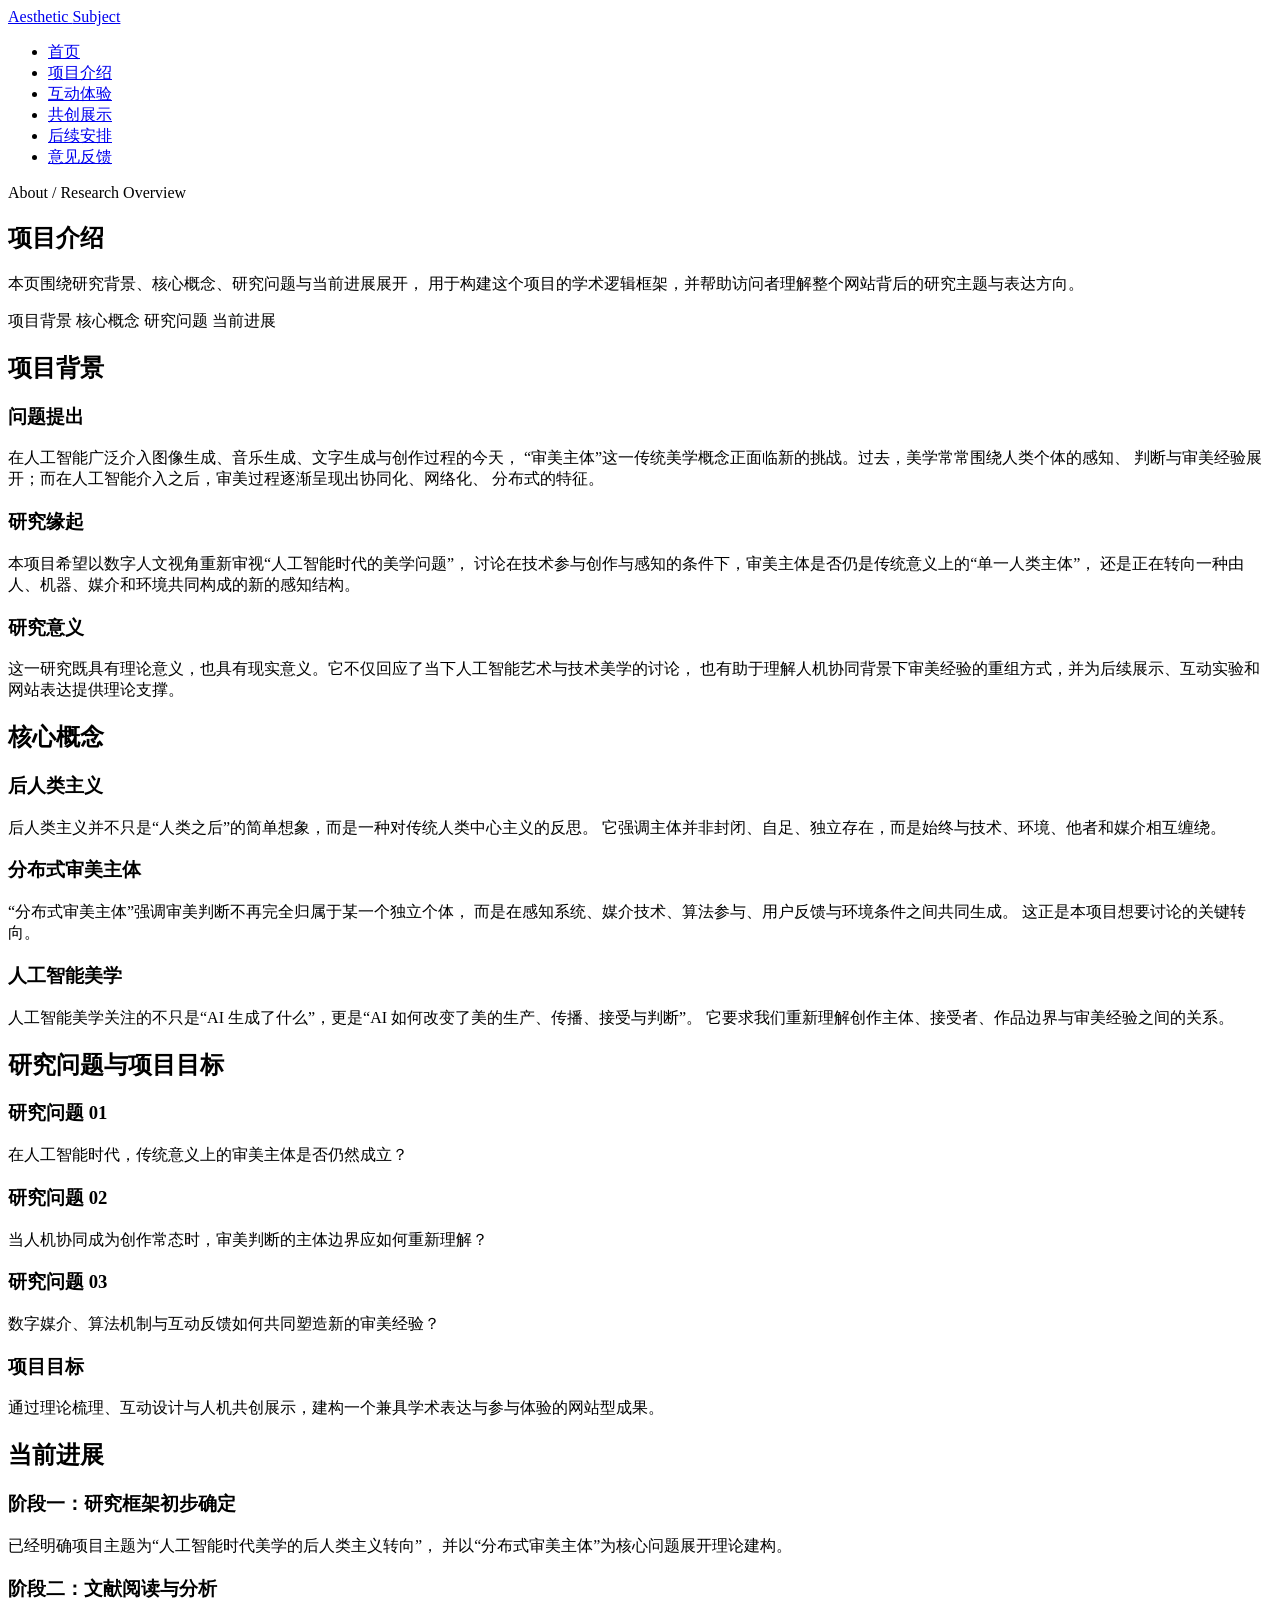
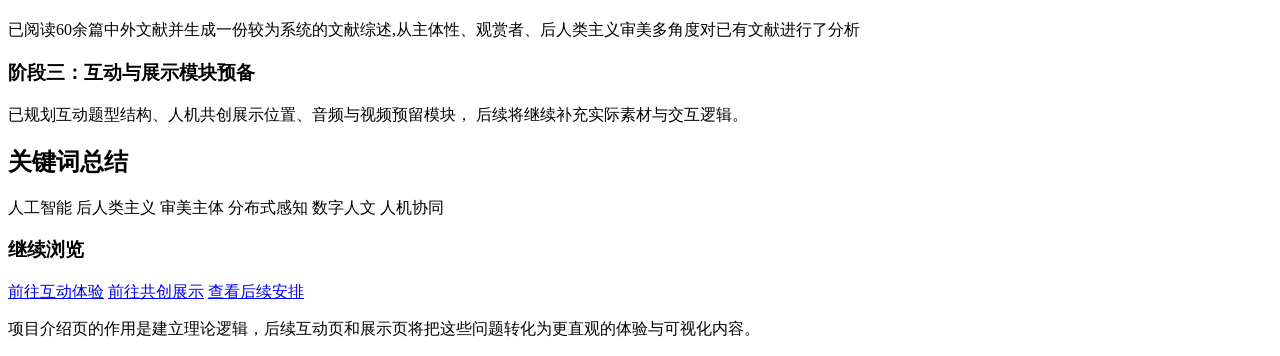
==== about.html @ 4cfb934f "Add files via upload" ====
<!DOCTYPE html>
<html lang="zh-CN">
<head>
  <meta charset="UTF-8" />
  <meta name="viewport" content="width=device-width, initial-scale=1.0" />
  <title>项目介绍 | 审美主体项目网站</title>
  <link rel="stylesheet" href="css/style.css" />
</head>
<body>
  <div class="page-shell">
    <header class="site-header">
      <div class="container navbar">
        <a href="index.html" class="logo">Aesthetic <span>Subject</span></a>
        <nav>
          <ul class="nav-links">
            <li><a href="index.html">首页</a></li>
            <li><a href="about.html">项目介绍</a></li>
            <li><a href="interactive.html">互动体验</a></li>
            <li><a href="showcase.html">共创展示</a></li>
            <li><a href="future-plan.html">后续安排</a></li>
            <li><a href="feedback.html">意见反馈</a></li>
          </ul>
        </nav>
      </div>
    </header>

    <main>
      <section class="page-hero hero">
        <div class="container">
          <div class="page-hero-card">
            <div class="eyebrow">About / Research Overview</div>
            <h1>项目介绍</h1>
            <p class="page-subtitle">
              本页围绕研究背景、核心概念、研究问题与当前进展展开，
              用于构建这个项目的学术逻辑框架，并帮助访问者理解整个网站背后的研究主题与表达方向。
            </p>

            <div class="hero-meta">
              <span class="meta-tag">项目背景</span>
              <span class="meta-tag">核心概念</span>
              <span class="meta-tag">研究问题</span>
              <span class="meta-tag">当前进展</span>
            </div>
          </div>
        </div>
      </section>

      <section class="section">
        <div class="container">
          <h2 class="section-title">项目背景</h2>
          <p class="section-desc">
           
          </p>

          <div class="section-grid">
            <article class="section-card">
              <h3>问题提出</h3>
              <p class="muted">
                在人工智能广泛介入图像生成、音乐生成、文字生成与创作过程的今天，
                “审美主体”这一传统美学概念正面临新的挑战。过去，美学常常围绕人类个体的感知、
                判断与审美经验展开；而在人工智能介入之后，审美过程逐渐呈现出协同化、网络化、
                分布式的特征。
              </p>
            </article>

            <article class="section-card">
              <h3>研究缘起</h3>
              <p class="muted">
                本项目希望以数字人文视角重新审视“人工智能时代的美学问题”，
                讨论在技术参与创作与感知的条件下，审美主体是否仍是传统意义上的“单一人类主体”，
                还是正在转向一种由人、机器、媒介和环境共同构成的新的感知结构。
              </p>
            </article>

            <article class="section-card">
              <h3>研究意义</h3>
              <p class="muted">
                这一研究既具有理论意义，也具有现实意义。它不仅回应了当下人工智能艺术与技术美学的讨论，
                也有助于理解人机协同背景下审美经验的重组方式，并为后续展示、互动实验和网站表达提供理论支撑。
              </p>
            </article>
          </div>
        </div>
      </section>

      <section class="section">
        <div class="container">
          <h2 class="section-title">核心概念</h2>
          <p class="section-desc">
            
          </p>

          <div class="section-grid">
            <article class="section-card">
              <h3>后人类主义</h3>
              <p class="muted">
                后人类主义并不只是“人类之后”的简单想象，而是一种对传统人类中心主义的反思。
                它强调主体并非封闭、自足、独立存在，而是始终与技术、环境、他者和媒介相互缠绕。
              </p>
            </article>

            <article class="section-card">
              <h3>分布式审美主体</h3>
              <p class="muted">
                “分布式审美主体”强调审美判断不再完全归属于某一个独立个体，
                而是在感知系统、媒介技术、算法参与、用户反馈与环境条件之间共同生成。
                这正是本项目想要讨论的关键转向。
              </p>
            </article>

            <article class="section-card">
              <h3>人工智能美学</h3>
              <p class="muted">
                人工智能美学关注的不只是“AI 生成了什么”，更是“AI 如何改变了美的生产、传播、接受与判断”。
                它要求我们重新理解创作主体、接受者、作品边界与审美经验之间的关系。
              </p>
            </article>
          </div>
        </div>
      </section>

      <section class="section">
        <div class="container">
          <h2 class="section-title">研究问题与项目目标</h2>
          <p class="section-desc">
            
          </p>

          <div class="info-panel-grid">
            <article class="info-panel">
              <h3>研究问题 01</h3>
              <p class="muted">
                在人工智能时代，传统意义上的审美主体是否仍然成立？
              </p>
            </article>

            <article class="info-panel">
              <h3>研究问题 02</h3>
              <p class="muted">
                当人机协同成为创作常态时，审美判断的主体边界应如何重新理解？
              </p>
            </article>

            <article class="info-panel">
              <h3>研究问题 03</h3>
              <p class="muted">
                数字媒介、算法机制与互动反馈如何共同塑造新的审美经验？
              </p>
            </article>

            <article class="info-panel">
              <h3>项目目标</h3>
              <p class="muted">
                通过理论梳理、互动设计与人机共创展示，建构一个兼具学术表达与参与体验的网站型成果。
              </p>
            </article>
          </div>
        </div>
      </section>

      <section class="section">
        <div class="container">
          <h2 class="section-title">当前进展</h2>
          <p class="section-desc">
            
          </p>

          <div class="section-grid">
            <article class="section-card">
              <h3>阶段一：研究框架初步确定</h3>
              <p class="muted">
                已经明确项目主题为“人工智能时代美学的后人类主义转向”，
                并以“分布式审美主体”为核心问题展开理论建构。
              </p>
            </article>

            <article class="section-card">
              <h3>阶段二：文献阅读与分析</h3>
              <p class="muted">
                已阅读60余篇中外文献并生成一份较为系统的文献综述,从主体性、观赏者、后人类主义审美多角度对已有文献进行了分析
              </p>
            </article>

            <article class="section-card">
              <h3>阶段三：互动与展示模块预备</h3>
              <p class="muted">
                已规划互动题型结构、人机共创展示位置、音频与视频预留模块，
                后续将继续补充实际素材与交互逻辑。
              </p>
            </article>
          </div>
        </div>
      </section>

      <section class="section">
        <div class="container">
          <h2 class="section-title">关键词总结</h2>
          <p class="section-desc">
           
          </p>

          <div class="hero-meta">
            <span class="meta-tag">人工智能</span>
            <span class="meta-tag">后人类主义</span>
            <span class="meta-tag">审美主体</span>
            <span class="meta-tag">分布式感知</span>
            <span class="meta-tag">数字人文</span>
            <span class="meta-tag">人机协同</span>
          </div>
        </div>
      </section>
    </main>

    <footer class="site-footer">
      <div class="container">
        <div class="footer-card">
          <h3>继续浏览</h3>
          <div class="footer-links">
            <a href="interactive.html">前往互动体验</a>
            <a href="showcase.html">前往共创展示</a>
            <a href="future-plan.html">查看后续安排</a>
          </div>
          <p class="footer-note">
            项目介绍页的作用是建立理论逻辑，后续互动页和展示页将把这些问题转化为更直观的体验与可视化内容。
          </p>
        </div>
      </div>
    </footer>
  </div>

  <script src="js/main.js"></script>
</body>
</html>
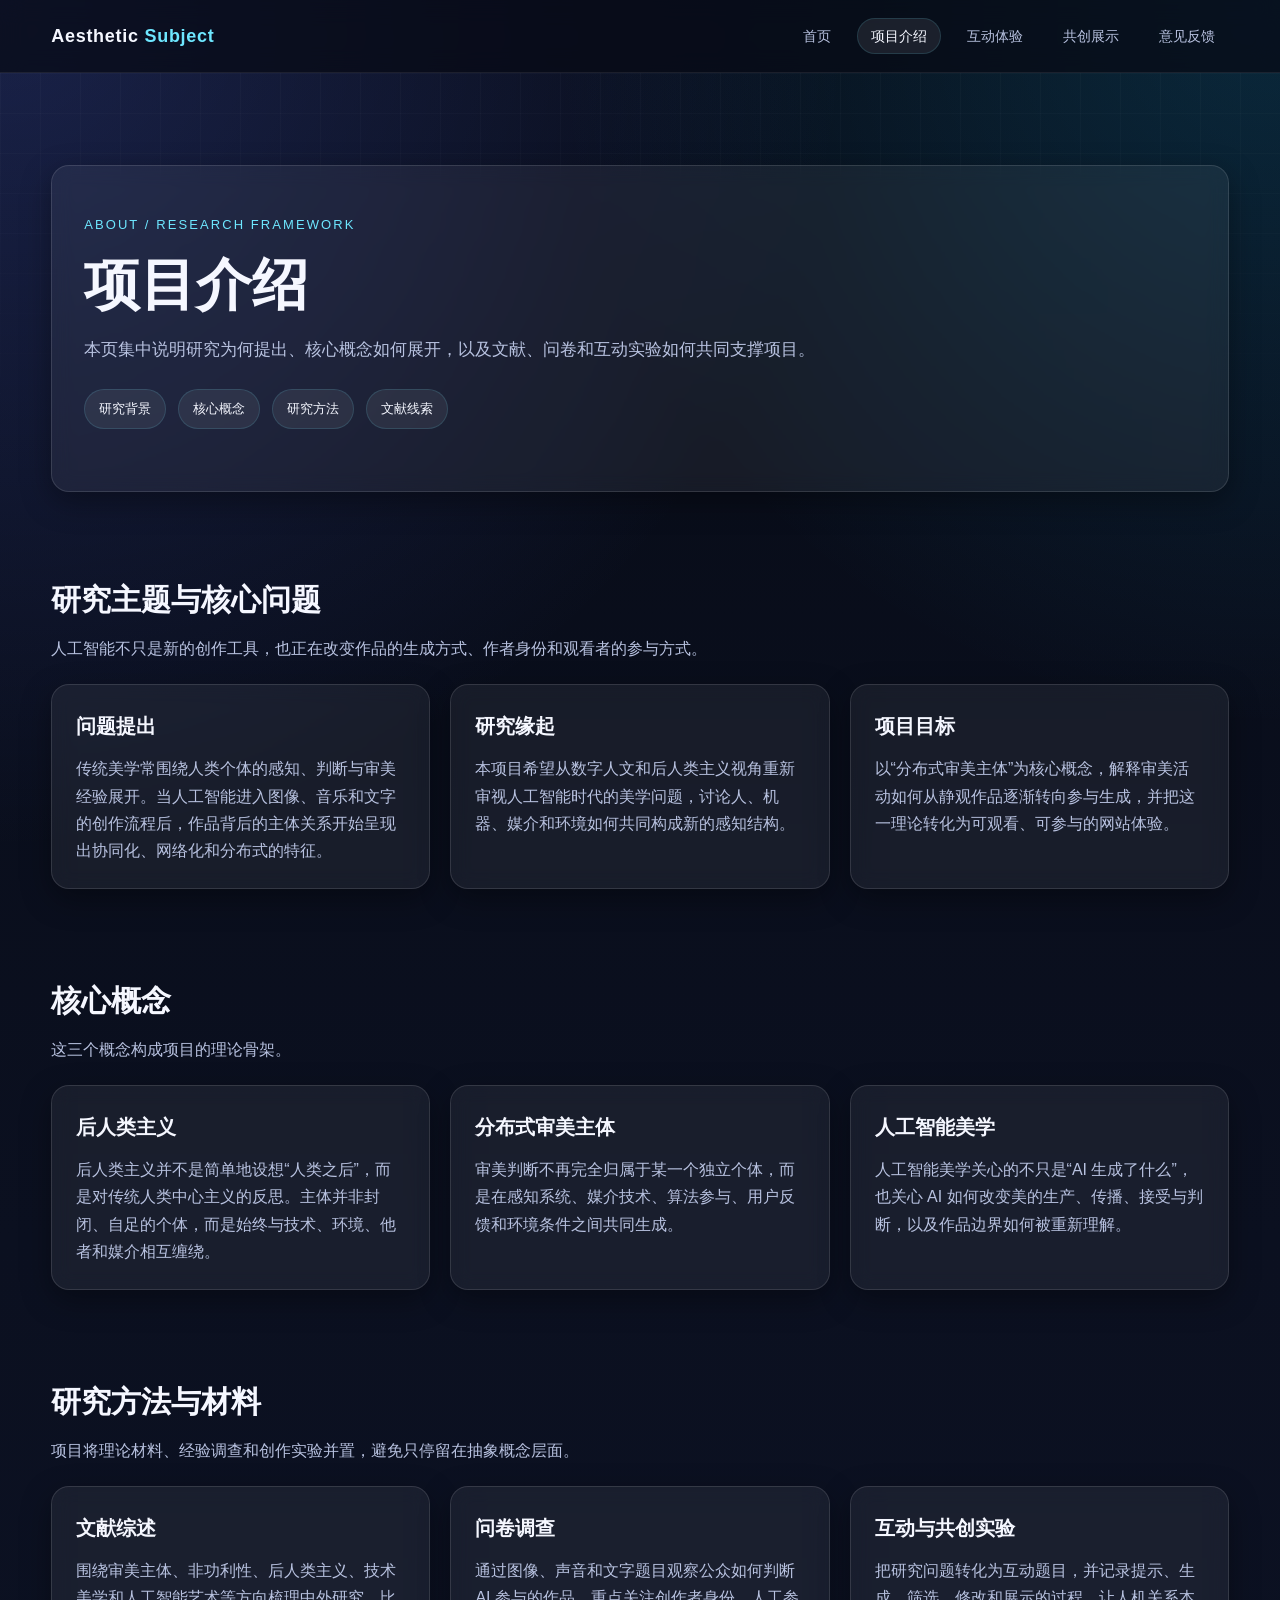
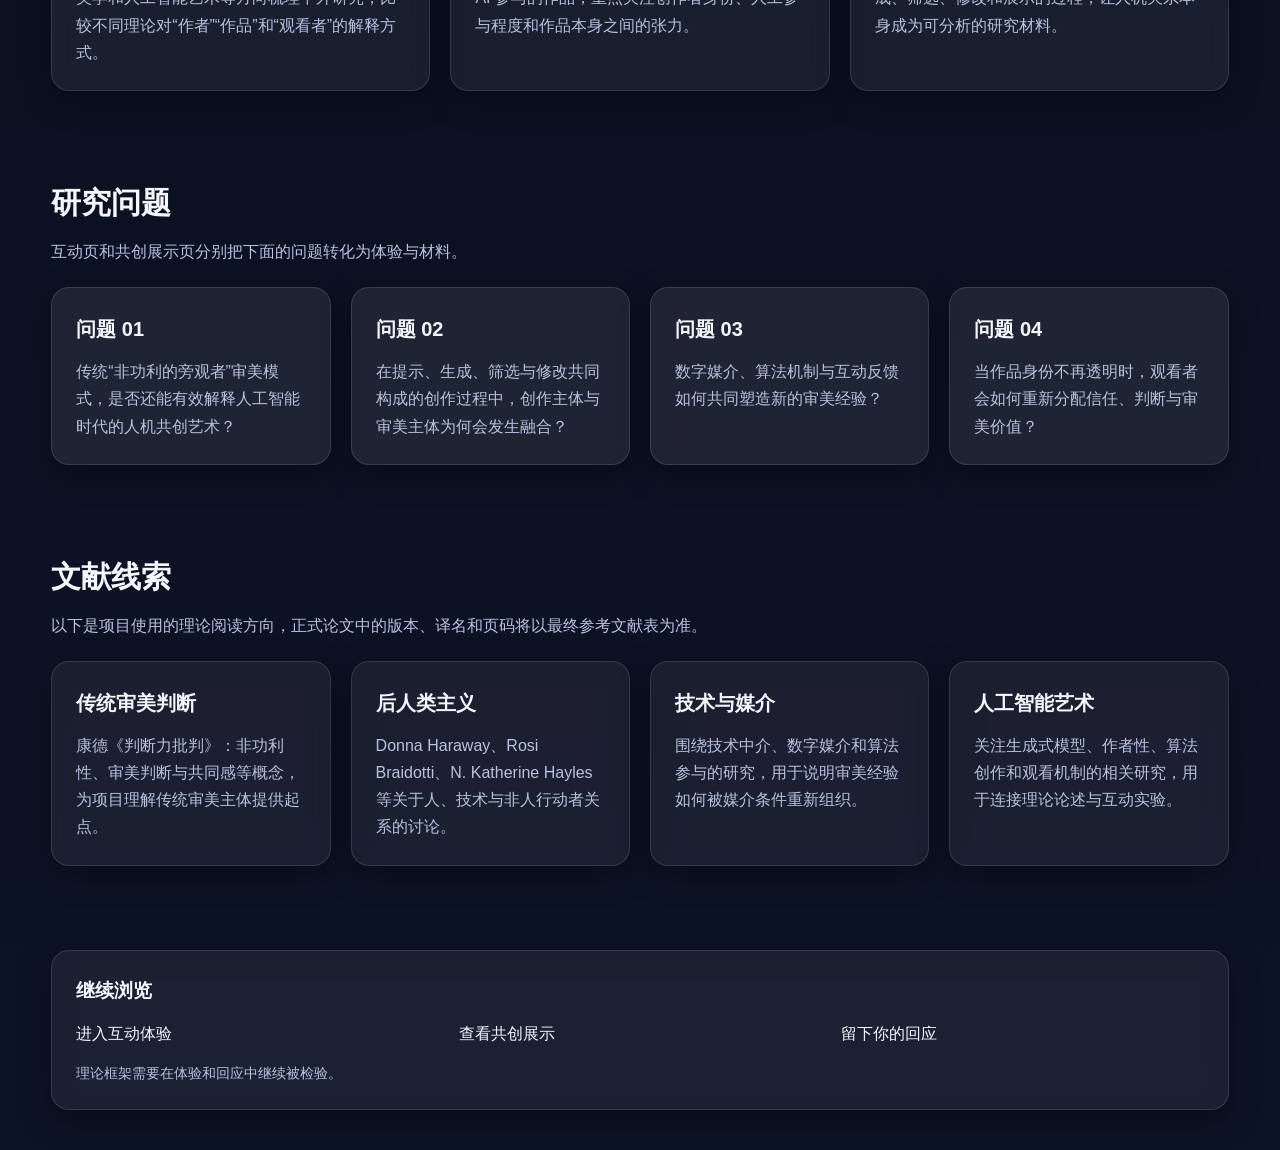
==== commit 72ba68b8: "Refine research site, interactive experience, and media assets" ====
--- a/about.html
+++ b/about.html
@@ -1,233 +1,108 @@
-<!DOCTYPE html>
-<html lang="zh-CN">
-<head>
-  <meta charset="UTF-8" />
-  <meta name="viewport" content="width=device-width, initial-scale=1.0" />
-  <title>项目介绍 | 审美主体项目网站</title>
-  <link rel="stylesheet" href="css/style.css" />
-</head>
-<body>
-  <div class="page-shell">
-    <header class="site-header">
-      <div class="container navbar">
-        <a href="index.html" class="logo">Aesthetic <span>Subject</span></a>
-        <nav>
-          <ul class="nav-links">
-            <li><a href="index.html">首页</a></li>
-            <li><a href="about.html">项目介绍</a></li>
-            <li><a href="interactive.html">互动体验</a></li>
-            <li><a href="showcase.html">共创展示</a></li>
-            <li><a href="future-plan.html">后续安排</a></li>
-            <li><a href="feedback.html">意见反馈</a></li>
-          </ul>
-        </nav>
-      </div>
-    </header>
-
-    <main>
-      <section class="page-hero hero">
-        <div class="container">
-          <div class="page-hero-card">
-            <div class="eyebrow">About / Research Overview</div>
-            <h1>项目介绍</h1>
-            <p class="page-subtitle">
-              本页围绕研究背景、核心概念、研究问题与当前进展展开，
-              用于构建这个项目的学术逻辑框架，并帮助访问者理解整个网站背后的研究主题与表达方向。
-            </p>
-
-            <div class="hero-meta">
-              <span class="meta-tag">项目背景</span>
-              <span class="meta-tag">核心概念</span>
-              <span class="meta-tag">研究问题</span>
-              <span class="meta-tag">当前进展</span>
-            </div>
-          </div>
-        </div>
-      </section>
-
-      <section class="section">
-        <div class="container">
-          <h2 class="section-title">项目背景</h2>
-          <p class="section-desc">
-           
-          </p>
-
-          <div class="section-grid">
-            <article class="section-card">
-              <h3>问题提出</h3>
-              <p class="muted">
-                在人工智能广泛介入图像生成、音乐生成、文字生成与创作过程的今天，
-                “审美主体”这一传统美学概念正面临新的挑战。过去，美学常常围绕人类个体的感知、
-                判断与审美经验展开；而在人工智能介入之后，审美过程逐渐呈现出协同化、网络化、
-                分布式的特征。
-              </p>
-            </article>
-
-            <article class="section-card">
-              <h3>研究缘起</h3>
-              <p class="muted">
-                本项目希望以数字人文视角重新审视“人工智能时代的美学问题”，
-                讨论在技术参与创作与感知的条件下，审美主体是否仍是传统意义上的“单一人类主体”，
-                还是正在转向一种由人、机器、媒介和环境共同构成的新的感知结构。
-              </p>
-            </article>
-
-            <article class="section-card">
-              <h3>研究意义</h3>
-              <p class="muted">
-                这一研究既具有理论意义，也具有现实意义。它不仅回应了当下人工智能艺术与技术美学的讨论，
-                也有助于理解人机协同背景下审美经验的重组方式，并为后续展示、互动实验和网站表达提供理论支撑。
-              </p>
-            </article>
-          </div>
-        </div>
-      </section>
-
-      <section class="section">
-        <div class="container">
-          <h2 class="section-title">核心概念</h2>
-          <p class="section-desc">
-            
-          </p>
-
-          <div class="section-grid">
-            <article class="section-card">
-              <h3>后人类主义</h3>
-              <p class="muted">
-                后人类主义并不只是“人类之后”的简单想象，而是一种对传统人类中心主义的反思。
-                它强调主体并非封闭、自足、独立存在，而是始终与技术、环境、他者和媒介相互缠绕。
-              </p>
-            </article>
-
-            <article class="section-card">
-              <h3>分布式审美主体</h3>
-              <p class="muted">
-                “分布式审美主体”强调审美判断不再完全归属于某一个独立个体，
-                而是在感知系统、媒介技术、算法参与、用户反馈与环境条件之间共同生成。
-                这正是本项目想要讨论的关键转向。
-              </p>
-            </article>
-
-            <article class="section-card">
-              <h3>人工智能美学</h3>
-              <p class="muted">
-                人工智能美学关注的不只是“AI 生成了什么”，更是“AI 如何改变了美的生产、传播、接受与判断”。
-                它要求我们重新理解创作主体、接受者、作品边界与审美经验之间的关系。
-              </p>
-            </article>
-          </div>
-        </div>
-      </section>
-
-      <section class="section">
-        <div class="container">
-          <h2 class="section-title">研究问题与项目目标</h2>
-          <p class="section-desc">
-            
-          </p>
-
-          <div class="info-panel-grid">
-            <article class="info-panel">
-              <h3>研究问题 01</h3>
-              <p class="muted">
-                在人工智能时代，传统意义上的审美主体是否仍然成立？
-              </p>
-            </article>
-
-            <article class="info-panel">
-              <h3>研究问题 02</h3>
-              <p class="muted">
-                当人机协同成为创作常态时，审美判断的主体边界应如何重新理解？
-              </p>
-            </article>
-
-            <article class="info-panel">
-              <h3>研究问题 03</h3>
-              <p class="muted">
-                数字媒介、算法机制与互动反馈如何共同塑造新的审美经验？
-              </p>
-            </article>
-
-            <article class="info-panel">
-              <h3>项目目标</h3>
-              <p class="muted">
-                通过理论梳理、互动设计与人机共创展示，建构一个兼具学术表达与参与体验的网站型成果。
-              </p>
-            </article>
-          </div>
-        </div>
-      </section>
-
-      <section class="section">
-        <div class="container">
-          <h2 class="section-title">当前进展</h2>
-          <p class="section-desc">
-            
-          </p>
-
-          <div class="section-grid">
-            <article class="section-card">
-              <h3>阶段一：研究框架初步确定</h3>
-              <p class="muted">
-                已经明确项目主题为“人工智能时代美学的后人类主义转向”，
-                并以“分布式审美主体”为核心问题展开理论建构。
-              </p>
-            </article>
-
-            <article class="section-card">
-              <h3>阶段二：文献阅读与分析</h3>
-              <p class="muted">
-                已阅读60余篇中外文献并生成一份较为系统的文献综述,从主体性、观赏者、后人类主义审美多角度对已有文献进行了分析
-              </p>
-            </article>
-
-            <article class="section-card">
-              <h3>阶段三：互动与展示模块预备</h3>
-              <p class="muted">
-                已规划互动题型结构、人机共创展示位置、音频与视频预留模块，
-                后续将继续补充实际素材与交互逻辑。
-              </p>
-            </article>
-          </div>
-        </div>
-      </section>
-
-      <section class="section">
-        <div class="container">
-          <h2 class="section-title">关键词总结</h2>
-          <p class="section-desc">
-           
-          </p>
-
-          <div class="hero-meta">
-            <span class="meta-tag">人工智能</span>
-            <span class="meta-tag">后人类主义</span>
-            <span class="meta-tag">审美主体</span>
-            <span class="meta-tag">分布式感知</span>
-            <span class="meta-tag">数字人文</span>
-            <span class="meta-tag">人机协同</span>
-          </div>
-        </div>
-      </section>
-    </main>
-
-    <footer class="site-footer">
-      <div class="container">
-        <div class="footer-card">
-          <h3>继续浏览</h3>
-          <div class="footer-links">
-            <a href="interactive.html">前往互动体验</a>
-            <a href="showcase.html">前往共创展示</a>
-            <a href="future-plan.html">查看后续安排</a>
-          </div>
-          <p class="footer-note">
-            项目介绍页的作用是建立理论逻辑，后续互动页和展示页将把这些问题转化为更直观的体验与可视化内容。
-          </p>
-        </div>
-      </div>
-    </footer>
-  </div>
-
-  <script src="js/main.js"></script>
-</body>
-</html>+<!DOCTYPE html>
+<html lang="zh-CN">
+<head>
+  <meta charset="UTF-8" />
+  <meta name="viewport" content="width=device-width, initial-scale=1.0" />
+  <meta name="description" content="分布式审美主体研究项目的研究背景、核心概念、研究问题与方法。" />
+  <title>项目介绍 | 分布式审美主体研究项目</title>
+  <link rel="stylesheet" href="css/style.css" />
+</head>
+<body>
+  <div class="page-shell">
+    <header class="site-header">
+      <div class="container navbar">
+        <a href="index.html" class="logo">Aesthetic <span>Subject</span></a>
+        <nav aria-label="主导航">
+          <ul class="nav-links">
+            <li><a href="index.html">首页</a></li>
+            <li><a href="about.html">项目介绍</a></li>
+            <li><a href="interactive.html">互动体验</a></li>
+            <li><a href="showcase.html">共创展示</a></li>
+            <li><a href="feedback.html">意见反馈</a></li>
+          </ul>
+        </nav>
+      </div>
+    </header>
+
+    <main>
+      <section class="page-hero hero">
+        <div class="container">
+          <div class="page-hero-card">
+            <div class="eyebrow">About / Research Framework</div>
+            <h1>项目介绍</h1>
+            <p class="page-subtitle">本页集中说明研究为何提出、核心概念如何展开，以及文献、问卷和互动实验如何共同支撑项目。</p>
+            <div class="hero-meta"><span class="meta-tag">研究背景</span><span class="meta-tag">核心概念</span><span class="meta-tag">研究方法</span><span class="meta-tag">文献线索</span></div>
+          </div>
+        </div>
+      </section>
+
+      <section class="section">
+        <div class="container">
+          <h2 class="section-title">研究主题与核心问题</h2>
+          <p class="section-desc">人工智能不只是新的创作工具，也正在改变作品的生成方式、作者身份和观看者的参与方式。</p>
+          <div class="research-grid">
+            <article class="section-card"><h3>问题提出</h3><p class="muted">传统美学常围绕人类个体的感知、判断与审美经验展开。当人工智能进入图像、音乐和文字的创作流程后，作品背后的主体关系开始呈现出协同化、网络化和分布式的特征。</p></article>
+            <article class="section-card"><h3>研究缘起</h3><p class="muted">本项目希望从数字人文和后人类主义视角重新审视人工智能时代的美学问题，讨论人、机器、媒介和环境如何共同构成新的感知结构。</p></article>
+            <article class="section-card"><h3>项目目标</h3><p class="muted">以“分布式审美主体”为核心概念，解释审美活动如何从静观作品逐渐转向参与生成，并把这一理论转化为可观看、可参与的网站体验。</p></article>
+          </div>
+        </div>
+      </section>
+
+      <section class="section">
+        <div class="container">
+          <h2 class="section-title">核心概念</h2>
+          <p class="section-desc">这三个概念构成项目的理论骨架。</p>
+          <div class="section-grid">
+            <article class="section-card"><h3>后人类主义</h3><p class="muted">后人类主义并不是简单地设想“人类之后”，而是对传统人类中心主义的反思。主体并非封闭、自足的个体，而是始终与技术、环境、他者和媒介相互缠绕。</p></article>
+            <article class="section-card"><h3>分布式审美主体</h3><p class="muted">审美判断不再完全归属于某一个独立个体，而是在感知系统、媒介技术、算法参与、用户反馈和环境条件之间共同生成。</p></article>
+            <article class="section-card"><h3>人工智能美学</h3><p class="muted">人工智能美学关心的不只是“AI 生成了什么”，也关心 AI 如何改变美的生产、传播、接受与判断，以及作品边界如何被重新理解。</p></article>
+          </div>
+        </div>
+      </section>
+
+      <section class="section">
+        <div class="container">
+          <h2 class="section-title">研究方法与材料</h2>
+          <p class="section-desc">项目将理论材料、经验调查和创作实验并置，避免只停留在抽象概念层面。</p>
+          <div class="method-grid">
+            <article class="section-card"><h3>文献综述</h3><p class="muted">围绕审美主体、非功利性、后人类主义、技术美学和人工智能艺术等方向梳理中外研究，比较不同理论对“作者”“作品”和“观看者”的解释方式。</p></article>
+            <article class="section-card"><h3>问卷调查</h3><p class="muted">通过图像、声音和文字题目观察公众如何判断 AI 参与的作品，重点关注创作者身份、人工参与程度和作品本身之间的张力。</p></article>
+            <article class="section-card"><h3>互动与共创实验</h3><p class="muted">把研究问题转化为互动题目，并记录提示、生成、筛选、修改和展示的过程，让人机关系本身成为可分析的研究材料。</p></article>
+          </div>
+        </div>
+      </section>
+
+      <section class="section">
+        <div class="container">
+          <h2 class="section-title">研究问题</h2>
+          <p class="section-desc">互动页和共创展示页分别把下面的问题转化为体验与材料。</p>
+          <div class="info-panel-grid">
+            <article class="info-panel"><h3>问题 01</h3><p class="muted">传统“非功利的旁观者”审美模式，是否还能有效解释人工智能时代的人机共创艺术？</p></article>
+            <article class="info-panel"><h3>问题 02</h3><p class="muted">在提示、生成、筛选与修改共同构成的创作过程中，创作主体与审美主体为何会发生融合？</p></article>
+            <article class="info-panel"><h3>问题 03</h3><p class="muted">数字媒介、算法机制与互动反馈如何共同塑造新的审美经验？</p></article>
+            <article class="info-panel"><h3>问题 04</h3><p class="muted">当作品身份不再透明时，观看者会如何重新分配信任、判断与审美价值？</p></article>
+          </div>
+        </div>
+      </section>
+
+      <section class="section">
+        <div class="container">
+          <h2 class="section-title">文献线索</h2>
+          <p class="section-desc">以下是项目使用的理论阅读方向，正式论文中的版本、译名和页码将以最终参考文献表为准。</p>
+          <div class="reference-grid">
+            <article class="section-card"><h3>传统审美判断</h3><p class="muted">康德《判断力批判》：非功利性、审美判断与共同感等概念，为项目理解传统审美主体提供起点。</p></article>
+            <article class="section-card"><h3>后人类主义</h3><p class="muted">Donna Haraway、Rosi Braidotti、N. Katherine Hayles 等关于人、技术与非人行动者关系的讨论。</p></article>
+            <article class="section-card"><h3>技术与媒介</h3><p class="muted">围绕技术中介、数字媒介和算法参与的研究，用于说明审美经验如何被媒介条件重新组织。</p></article>
+            <article class="section-card"><h3>人工智能艺术</h3><p class="muted">关注生成式模型、作者性、算法创作和观看机制的相关研究，用于连接理论论述与互动实验。</p></article>
+          </div>
+        </div>
+      </section>
+    </main>
+
+    <footer class="site-footer">
+      <div class="container"><div class="footer-card"><h3>继续浏览</h3><div class="footer-links"><a href="interactive.html">进入互动体验</a><a href="showcase.html">查看共创展示</a><a href="feedback.html">留下你的回应</a></div><p class="footer-note">理论框架需要在体验和回应中继续被检验。</p></div></div>
+    </footer>
+  </div>
+  <script src="js/main.js"></script>
+</body>
+</html>
--- a/css/style.css
+++ b/css/style.css
@@ -0,0 +1,1031 @@
+* {
+  box-sizing: border-box;
+  margin: 0;
+  padding: 0;
+}
+
+:root {
+  --bg-color: #0b1020;
+  --bg-secondary: #11182d;
+  --card-bg: rgba(255, 255, 255, 0.06);
+  --card-strong: rgba(255, 255, 255, 0.08);
+  --card-border: rgba(255, 255, 255, 0.12);
+  --text-main: #f5f7ff;
+  --text-secondary: #b8c2e0;
+  --accent: #6ee7ff;
+  --accent-2: #9b7bff;
+  --highlight: #19c3ff;
+  --max-width: 1200px;
+  --shadow: 0 10px 30px rgba(0, 0, 0, 0.35);
+  --shadow-light: 0 12px 30px rgba(25, 195, 255, 0.12);
+  --radius: 18px;
+}
+
+html {
+  scroll-behavior: smooth;
+}
+
+body {
+  font-family: "Microsoft YaHei", "PingFang SC", Arial, sans-serif;
+  background:
+    radial-gradient(circle at top left, rgba(91, 115, 255, 0.22), transparent 28%),
+    radial-gradient(circle at top right, rgba(25, 195, 255, 0.16), transparent 24%),
+    linear-gradient(180deg, #070b16 0%, #0b1020 45%, #0d1326 100%);
+  color: var(--text-main);
+  line-height: 1.7;
+  min-height: 100vh;
+}
+
+a {
+  color: inherit;
+  text-decoration: none;
+}
+
+img {
+  max-width: 100%;
+  display: block;
+}
+
+.page-shell {
+  min-height: 100vh;
+  display: flex;
+  flex-direction: column;
+}
+
+.container {
+  width: min(92%, var(--max-width));
+  margin: 0 auto;
+}
+
+.site-header {
+  position: sticky;
+  top: 0;
+  z-index: 1000;
+  backdrop-filter: blur(12px);
+  background: rgba(7, 11, 22, 0.72);
+  border-bottom: 1px solid rgba(255, 255, 255, 0.08);
+}
+
+.navbar {
+  min-height: 72px;
+  display: flex;
+  align-items: center;
+  justify-content: space-between;
+  gap: 24px;
+}
+
+.logo {
+  font-size: 18px;
+  font-weight: 700;
+  letter-spacing: 0.04em;
+  color: var(--text-main);
+}
+
+.logo span {
+  color: var(--accent);
+}
+
+.nav-links {
+  list-style: none;
+  display: flex;
+  flex-wrap: wrap;
+  gap: 12px;
+}
+
+.nav-links a {
+  color: var(--text-secondary);
+  padding: 10px 14px;
+  border-radius: 999px;
+  transition: 0.25s ease;
+  font-size: 14px;
+}
+
+.nav-links a:hover,
+.nav-links a.active {
+  color: var(--text-main);
+  background: rgba(255, 255, 255, 0.08);
+  box-shadow: 0 0 0 1px rgba(110, 231, 255, 0.14) inset;
+}
+
+main {
+  flex: 1;
+}
+
+.hero {
+  padding: 92px 0 56px;
+  position: relative;
+  overflow: hidden;
+}
+
+.hero::before {
+  content: "";
+  position: absolute;
+  inset: 0;
+  background-image:
+    linear-gradient(rgba(255,255,255,0.045) 1px, transparent 1px),
+    linear-gradient(90deg, rgba(255,255,255,0.045) 1px, transparent 1px);
+  background-size: 40px 40px;
+  mask-image: linear-gradient(to bottom, rgba(0,0,0,0.55), transparent 85%);
+  pointer-events: none;
+}
+
+.hero-card,
+.page-hero-card,
+.section-card,
+.placeholder-card,
+.footer-card,
+.member-card,
+.explore-card,
+.info-panel {
+  background: var(--card-bg);
+  border: 1px solid var(--card-border);
+  border-radius: var(--radius);
+  box-shadow: var(--shadow);
+  backdrop-filter: blur(10px);
+}
+
+.hero-card,
+.page-hero-card {
+  position: relative;
+  padding: 44px 32px;
+  overflow: hidden;
+}
+
+.hero-card::after {
+  content: "";
+  position: absolute;
+  width: 240px;
+  height: 240px;
+  right: -60px;
+  top: -60px;
+  border-radius: 50%;
+  background: radial-gradient(circle, rgba(25, 195, 255, 0.22), transparent 70%);
+  pointer-events: none;
+}
+
+.eyebrow {
+  display: inline-block;
+  color: var(--accent);
+  font-size: 13px;
+  letter-spacing: 0.16em;
+  text-transform: uppercase;
+  margin-bottom: 16px;
+}
+
+.hero h1,
+.page-hero h1 {
+  font-size: clamp(32px, 5vw, 56px);
+  line-height: 1.18;
+  margin-bottom: 18px;
+}
+
+.hero-subtitle,
+.page-subtitle {
+  color: var(--text-secondary);
+  max-width: 860px;
+  font-size: 17px;
+}
+
+.hero-meta {
+  display: flex;
+  flex-wrap: wrap;
+  gap: 12px;
+  margin: 24px 0 18px;
+}
+
+.meta-tag {
+  padding: 8px 14px;
+  border-radius: 999px;
+  color: var(--text-main);
+  font-size: 13px;
+  background: rgba(255, 255, 255, 0.07);
+  border: 1px solid rgba(110, 231, 255, 0.14);
+}
+
+.hero-guide {
+  margin-top: 20px;
+  padding: 18px 18px;
+  border-left: 3px solid var(--accent);
+  background: rgba(255, 255, 255, 0.04);
+  border-radius: 14px;
+  color: var(--text-secondary);
+}
+
+.quick-actions,
+.section-grid,
+.placeholder-grid,
+.footer-links,
+.member-grid,
+.explore-grid,
+.info-panel-grid {
+  display: grid;
+  gap: 20px;
+}
+
+.quick-actions {
+  grid-template-columns: repeat(auto-fit, minmax(200px, 1fr));
+  margin-top: 28px;
+}
+
+.action-btn {
+  display: inline-flex;
+  align-items: center;
+  justify-content: center;
+  min-height: 54px;
+  padding: 14px 20px;
+  border-radius: 14px;
+  font-weight: 600;
+  transition: 0.25s ease;
+  border: 1px solid rgba(110, 231, 255, 0.18);
+  background: linear-gradient(135deg, rgba(110, 231, 255, 0.16), rgba(155, 123, 255, 0.14));
+  box-shadow: var(--shadow-light);
+}
+
+.action-btn:hover {
+  transform: translateY(-2px);
+  box-shadow: 0 10px 28px rgba(25, 195, 255, 0.18);
+}
+
+.action-btn.secondary {
+  background: rgba(255, 255, 255, 0.04);
+}
+
+.section {
+  padding: 26px 0 60px;
+}
+
+.section-title {
+  font-size: 30px;
+  margin-bottom: 10px;
+}
+
+.section-desc {
+  color: var(--text-secondary);
+  margin-bottom: 22px;
+  max-width: 850px;
+}
+
+.section-grid {
+  grid-template-columns: repeat(auto-fit, minmax(260px, 1fr));
+}
+
+.section-card,
+.placeholder-card,
+.footer-card,
+.member-card,
+.explore-card,
+.info-panel {
+  padding: 24px;
+}
+
+.section-card h3,
+.placeholder-card h3,
+.member-card h3,
+.explore-card h3,
+.info-panel h3 {
+  margin-bottom: 12px;
+  font-size: 20px;
+}
+
+.muted {
+  color: var(--text-secondary);
+}
+
+.info-panel-grid {
+  grid-template-columns: repeat(auto-fit, minmax(240px, 1fr));
+}
+
+.info-panel {
+  background: var(--card-strong);
+}
+
+.member-grid {
+  grid-template-columns: repeat(auto-fit, minmax(230px, 1fr));
+}
+
+.member-card {
+  position: relative;
+  overflow: hidden;
+  transition: 0.25s ease;
+}
+
+.member-card::before {
+  content: "";
+  position: absolute;
+  right: -30px;
+  bottom: 44px;
+  width: 140px;
+  height: 140px;
+  border-radius: 50%;
+  background: radial-gradient(circle, rgba(155, 123, 255, 0.16), transparent 72%);
+  opacity: 0;
+  transition: opacity 0.25s ease;
+  pointer-events: none;
+}
+
+.member-card:hover,
+.explore-card:hover,
+.info-panel:hover {
+  transform: translateY(-4px);
+  border-color: rgba(110, 231, 255, 0.24);
+}
+
+.member-card:hover::before {
+  opacity: 1;
+}
+
+.member-photo {
+  width: 100%;
+  aspect-ratio: 4 / 5;
+  position: relative;
+  overflow: hidden;
+  border-radius: 16px;
+  margin-bottom: 18px;
+  border: 1px solid rgba(110, 231, 255, 0.22);
+  background:
+    linear-gradient(160deg, rgba(110, 231, 255, 0.16), rgba(155, 123, 255, 0.14)),
+    rgba(255, 255, 255, 0.03);
+  box-shadow:
+    inset 0 0 0 1px rgba(255, 255, 255, 0.05),
+    0 18px 34px rgba(4, 10, 24, 0.3);
+  isolation: isolate;
+}
+
+.member-photo::before {
+  content: "";
+  position: absolute;
+  inset: 0;
+  background: linear-gradient(180deg, rgba(8, 12, 24, 0.02) 30%, rgba(8, 12, 24, 0.12) 74%, rgba(8, 12, 24, 0.4) 100%);
+  z-index: 1;
+  pointer-events: none;
+}
+
+.member-photo::after {
+  content: "";
+  position: absolute;
+  left: -8%;
+  right: -8%;
+  bottom: -32%;
+  height: 48%;
+  background: radial-gradient(circle at center, rgba(110, 231, 255, 0.28), transparent 66%);
+  filter: blur(18px);
+  opacity: 0.45;
+  z-index: 1;
+  pointer-events: none;
+}
+
+.member-photo img {
+  width: 100%;
+  height: 100%;
+  object-fit: cover;
+  object-position: center 24%;
+  filter: saturate(1.04) contrast(1.03);
+  transform: scale(var(--photo-scale, 1));
+  transition: transform 0.4s ease, filter 0.4s ease;
+}
+
+.member-card:hover .member-photo img {
+  transform: scale(calc(var(--photo-scale, 1) + 0.04));
+  filter: saturate(1.1) contrast(1.06);
+}
+
+.member-photo--huang img {
+  object-position: center 18%;
+}
+
+.member-photo--tang img {
+  object-position: center 18%;
+}
+
+.member-photo--yu {
+  --photo-scale: 1.14;
+}
+
+.member-photo--yu img {
+  object-position: 40% 24%;
+}
+
+.member-photo--yao {
+  --photo-scale: 1.08;
+}
+
+.member-photo--yao img {
+  object-position: center 14%;
+}
+
+.member-role {
+  display: inline-block;
+  margin-bottom: 10px;
+  padding: 6px 12px;
+  border-radius: 999px;
+  font-size: 12px;
+  color: var(--accent);
+  background: rgba(110, 231, 255, 0.08);
+  border: 1px solid rgba(110, 231, 255, 0.15);
+}
+
+.explore-grid {
+  grid-template-columns: repeat(auto-fit, minmax(260px, 1fr));
+}
+
+.explore-card {
+  transition: 0.25s ease;
+}
+
+.explore-link {
+  display: inline-block;
+  margin-top: 14px;
+  color: var(--accent);
+  font-weight: 600;
+}
+
+.scroll-tip {
+  margin-top: 22px;
+  color: var(--text-secondary);
+  font-size: 14px;
+  letter-spacing: 0.06em;
+}
+
+.placeholder-grid {
+  grid-template-columns: repeat(auto-fit, minmax(240px, 1fr));
+}
+
+.placeholder-box {
+  margin-top: 14px;
+  min-height: 120px;
+  border: 1px dashed rgba(110, 231, 255, 0.22);
+  border-radius: 14px;
+  background: rgba(255, 255, 255, 0.03);
+  display: flex;
+  align-items: center;
+  justify-content: center;
+  color: var(--text-secondary);
+  text-align: center;
+  padding: 16px;
+}
+
+.site-footer {
+  padding: 24px 0 40px;
+}
+
+.footer-card {
+  display: flex;
+  flex-direction: column;
+  gap: 14px;
+}
+
+.footer-links {
+  grid-template-columns: repeat(auto-fit, minmax(140px, 1fr));
+}
+
+.footer-note {
+  color: var(--text-secondary);
+  font-size: 14px;
+}
+
+@media (max-width: 768px) {
+  .navbar {
+    flex-direction: column;
+    align-items: flex-start;
+    padding: 16px 0;
+  }
+
+  .nav-links {
+    width: 100%;
+  }
+
+  .nav-links a {
+    display: inline-flex;
+  }
+
+  .hero,
+  .page-hero {
+    padding: 68px 0 40px;
+  }
+
+  .hero-card,
+  .page-hero-card,
+  .section-card,
+  .placeholder-card,
+  .footer-card,
+  .member-card,
+  .explore-card,
+  .info-panel {
+    padding: 20px;
+  }
+
+  .section-title {
+    font-size: 24px;
+  }
+
+  .hero-guide {
+    padding: 16px;
+  }
+}
+
+/* Shared additions for the refined research presentation. */
+.page-intro {
+  max-width: 860px;
+  color: var(--text-secondary);
+  font-size: 16px;
+}
+
+.research-grid,
+.method-grid,
+.question-grid,
+.reference-grid,
+.timeline {
+  display: grid;
+  gap: 20px;
+}
+
+.research-grid,
+.method-grid,
+.reference-grid {
+  grid-template-columns: repeat(auto-fit, minmax(250px, 1fr));
+}
+
+.timeline {
+  position: relative;
+  grid-template-columns: repeat(auto-fit, minmax(220px, 1fr));
+}
+
+.timeline-item {
+  position: relative;
+  padding: 22px;
+  border-left: 2px solid rgba(110, 231, 255, 0.45);
+  background: rgba(255, 255, 255, 0.04);
+  border-radius: 0 16px 16px 0;
+}
+
+.timeline-item strong {
+  display: block;
+  margin-bottom: 8px;
+  color: var(--accent);
+}
+
+.reference-list {
+  margin-top: 14px;
+  padding-left: 20px;
+  color: var(--text-secondary);
+}
+
+.reference-list li + li {
+  margin-top: 8px;
+}
+
+.quiz-progress {
+  display: grid;
+  gap: 10px;
+  margin-top: 24px;
+}
+
+.quiz-progress-header {
+  display: flex;
+  justify-content: space-between;
+  gap: 16px;
+  color: var(--text-secondary);
+  font-size: 14px;
+}
+
+.quiz-progress-track {
+  height: 10px;
+  overflow: hidden;
+  border-radius: 999px;
+  background: rgba(255, 255, 255, 0.08);
+}
+
+.quiz-progress-fill {
+  width: 0;
+  height: 100%;
+  border-radius: inherit;
+  background: linear-gradient(90deg, var(--accent), var(--accent-2));
+  transition: width 0.25s ease;
+}
+
+.question-feedback {
+  display: none;
+  margin-top: 14px;
+  padding: 14px 16px;
+  border-left: 3px solid var(--accent);
+  border-radius: 0 12px 12px 0;
+  color: var(--text-secondary);
+  background: rgba(110, 231, 255, 0.06);
+}
+
+.question-feedback.show {
+  display: block;
+}
+
+.answer-review {
+  display: grid;
+  gap: 14px;
+  margin-top: 20px;
+}
+
+.answer-review-item {
+  padding: 16px;
+  border-radius: 14px;
+  background: rgba(255, 255, 255, 0.04);
+  border: 1px solid rgba(255, 255, 255, 0.08);
+}
+
+.answer-review-item strong {
+  display: block;
+  margin-bottom: 7px;
+}
+
+.showcase-gallery {
+  display: grid;
+  grid-template-columns: repeat(2, minmax(0, 1fr));
+  gap: 16px;
+  margin-top: 18px;
+}
+
+.showcase-gallery figure {
+  margin: 0;
+}
+
+.showcase-gallery img {
+  width: 100%;
+  aspect-ratio: 16 / 9;
+  object-fit: cover;
+  border-radius: 14px;
+  border: 1px solid rgba(110, 231, 255, 0.18);
+}
+
+.showcase-gallery figcaption {
+  margin-top: 8px;
+  color: var(--text-secondary);
+  font-size: 13px;
+}
+
+.sr-only {
+  position: absolute;
+  width: 1px;
+  height: 1px;
+  padding: 0;
+  margin: -1px;
+  overflow: hidden;
+  clip: rect(0, 0, 0, 0);
+  white-space: nowrap;
+  border: 0;
+}
+
+a:focus-visible,
+button:focus-visible,
+input:focus-visible,
+textarea:focus-visible {
+  outline: 3px solid rgba(110, 231, 255, 0.75);
+  outline-offset: 3px;
+}
+
+@media (prefers-reduced-motion: reduce) {
+  *,
+  *::before,
+  *::after {
+    scroll-behavior: auto !important;
+    transition-duration: 0.01ms !important;
+    animation-duration: 0.01ms !important;
+  }
+}
+
+@media (max-width: 600px) {
+  .showcase-gallery {
+    grid-template-columns: 1fr;
+  }
+}
+
+.quiz-layout,
+.quiz-list {
+  display: grid;
+  gap: 22px;
+}
+
+.quiz-status-bar {
+  display: grid;
+  grid-template-columns: repeat(auto-fit, minmax(180px, 1fr));
+  gap: 16px;
+}
+
+.quiz-status-card,
+.quiz-card,
+.quiz-result-panel {
+  padding: 24px;
+  border-radius: var(--radius);
+  background: rgba(255, 255, 255, 0.06);
+  border: 1px solid rgba(255, 255, 255, 0.12);
+  box-shadow: var(--shadow);
+  backdrop-filter: blur(10px);
+}
+
+.quiz-status-title {
+  margin-bottom: 8px;
+  color: var(--text-secondary);
+  font-size: 14px;
+}
+
+.quiz-status-value {
+  color: var(--text-main);
+  font-size: 26px;
+  font-weight: 700;
+}
+
+.quiz-card h3 {
+  margin-bottom: 10px;
+  font-size: 21px;
+}
+
+.quiz-label {
+  display: inline-block;
+  margin-bottom: 12px;
+  padding: 6px 12px;
+  border-radius: 999px;
+  color: var(--accent);
+  font-size: 12px;
+  background: rgba(110, 231, 255, 0.08);
+  border: 1px solid rgba(110, 231, 255, 0.15);
+}
+
+.quiz-desc {
+  margin-bottom: 16px;
+  color: var(--text-secondary);
+}
+
+.quiz-image-frame,
+.audio-player-shell {
+  margin-bottom: 18px;
+  overflow: hidden;
+  border-radius: 16px;
+  border: 1px solid rgba(110, 231, 255, 0.2);
+  background: rgba(255, 255, 255, 0.04);
+}
+
+.quiz-image {
+  display: block;
+  width: 100%;
+  aspect-ratio: 16 / 9;
+  object-fit: cover;
+}
+
+.quiz-image--q1 { object-position: center 58%; }
+.quiz-image--q2 { object-position: center 42%; }
+
+.audio-player-shell {
+  padding: 18px;
+}
+
+.quiz-audio {
+  width: 100%;
+}
+
+.audio-support-note {
+  margin-top: 12px;
+  color: var(--text-secondary);
+  font-size: 14px;
+}
+
+.audio-file-link {
+  display: inline-flex;
+  margin-top: 12px;
+  padding: 10px 14px;
+  border-radius: 12px;
+  color: var(--text-main);
+  background: rgba(110, 231, 255, 0.1);
+  border: 1px solid rgba(110, 231, 255, 0.18);
+}
+
+.options-group {
+  display: grid;
+  gap: 10px;
+}
+
+.option-item {
+  display: flex;
+  align-items: flex-start;
+  gap: 10px;
+  padding: 12px 14px;
+  border-radius: 14px;
+  color: var(--text-main);
+  background: rgba(255, 255, 255, 0.04);
+  border: 1px solid rgba(255, 255, 255, 0.08);
+  cursor: pointer;
+}
+
+.option-item:hover {
+  border-color: rgba(110, 231, 255, 0.24);
+  background: rgba(255, 255, 255, 0.07);
+}
+
+.option-item input {
+  flex: 0 0 auto;
+  margin-top: 4px;
+  accent-color: var(--accent);
+}
+
+.quiz-controls {
+  display: flex;
+  flex-wrap: wrap;
+  gap: 14px;
+}
+
+.quiz-button {
+  min-height: 48px;
+  padding: 12px 18px;
+  border: 1px solid rgba(110, 231, 255, 0.18);
+  border-radius: 14px;
+  color: var(--text-main);
+  background: linear-gradient(135deg, rgba(110, 231, 255, 0.16), rgba(155, 123, 255, 0.14));
+  font-size: 15px;
+  font-weight: 600;
+  cursor: pointer;
+}
+
+.quiz-button.secondary {
+  background: rgba(255, 255, 255, 0.04);
+}
+
+.quiz-result-panel {
+  display: none;
+}
+
+.quiz-result-panel.show {
+  display: block;
+}
+
+.quiz-result-panel h3 {
+  margin-bottom: 10px;
+  font-size: 24px;
+}
+
+.quiz-summary-text {
+  color: var(--text-secondary);
+}
+
+.video-stage {
+  display: grid;
+  gap: 16px;
+  margin-top: 18px;
+}
+
+.video-frame {
+  overflow: hidden;
+  border-radius: 18px;
+  border: 1px solid rgba(110, 231, 255, 0.22);
+  background: #03060d;
+}
+
+.showcase-video {
+  display: block;
+  width: 100%;
+  aspect-ratio: 16 / 9;
+  background: #03060d;
+}
+
+.video-caption {
+  padding: 16px 18px;
+  border-radius: 14px;
+  background: rgba(255, 255, 255, 0.04);
+  border: 1px solid rgba(110, 231, 255, 0.16);
+}
+
+.record-box {
+  margin-top: 14px;
+  min-height: 150px;
+  padding: 18px;
+  border-radius: 14px;
+  border: 1px dashed rgba(110, 231, 255, 0.22);
+  background: rgba(255, 255, 255, 0.03);
+  color: var(--text-secondary);
+}
+
+.showcase-note-list {
+  display: grid;
+  gap: 12px;
+  margin-top: 18px;
+}
+
+.showcase-note {
+  padding: 14px 16px;
+  border-radius: 14px;
+  background: rgba(255, 255, 255, 0.04);
+  border: 1px solid rgba(255, 255, 255, 0.08);
+}
+
+.showcase-note strong {
+  display: block;
+  margin-bottom: 6px;
+}
+
+.feedback-grid {
+  display: grid;
+  grid-template-columns: 0.95fr 1.05fr;
+  gap: 22px;
+}
+
+.feedback-card,
+.mail-visual-card {
+  padding: 24px;
+  border-radius: var(--radius);
+  background: rgba(255, 255, 255, 0.06);
+  border: 1px solid rgba(255, 255, 255, 0.12);
+  box-shadow: var(--shadow);
+  backdrop-filter: blur(10px);
+}
+
+.mail-visual {
+  min-height: 280px;
+  display: flex;
+  align-items: center;
+  justify-content: center;
+  margin-top: 18px;
+  padding: 24px;
+  border-radius: 18px;
+  border: 1px dashed rgba(110, 231, 255, 0.22);
+  background: radial-gradient(circle at top left, rgba(110, 231, 255, 0.12), transparent 35%), rgba(255, 255, 255, 0.03);
+}
+
+.mail-icon-box {
+  width: 210px;
+  height: 150px;
+  position: relative;
+  border-radius: 18px;
+  border: 1px solid rgba(110, 231, 255, 0.22);
+  background: rgba(255, 255, 255, 0.05);
+  box-shadow: var(--shadow-light);
+}
+
+.mail-icon-box::before,
+.mail-icon-box::after {
+  content: "";
+  position: absolute;
+  top: 22px;
+  width: 1px;
+  height: 105px;
+  background: rgba(110, 231, 255, 0.25);
+}
+
+.mail-icon-box::before { left: 50%; transform: rotate(55deg); }
+.mail-icon-box::after { right: 50%; transform: rotate(-55deg); }
+
+.feedback-form {
+  display: grid;
+  gap: 16px;
+}
+
+.feedback-form label {
+  display: inline-block;
+  margin-bottom: 6px;
+  color: var(--text-secondary);
+  font-size: 14px;
+}
+
+.feedback-input,
+.feedback-textarea {
+  width: 100%;
+  padding: 14px 16px;
+  border: 1px solid rgba(255, 255, 255, 0.12);
+  border-radius: 14px;
+  outline: none;
+  color: var(--text-main);
+  background: rgba(255, 255, 255, 0.04);
+  font: inherit;
+}
+
+.feedback-textarea {
+  min-height: 150px;
+  resize: vertical;
+}
+
+.feedback-submit-btn {
+  min-height: 50px;
+  padding: 12px 20px;
+  border: 1px solid rgba(110, 231, 255, 0.18);
+  border-radius: 14px;
+  color: var(--text-main);
+  background: linear-gradient(135deg, rgba(110, 231, 255, 0.16), rgba(155, 123, 255, 0.14));
+  font: inherit;
+  font-weight: 600;
+  cursor: pointer;
+}
+
+.submit-message-card {
+  display: none;
+  margin-top: 24px;
+  padding: 20px;
+  border-radius: 16px;
+  background: rgba(110, 231, 255, 0.07);
+  border: 1px solid rgba(110, 231, 255, 0.2);
+}
+
+.submit-message-card.show { display: block; }
+
+.ritual-line {
+  margin-top: 24px;
+  color: var(--text-secondary);
+  text-align: center;
+}
+
+@media (max-width: 900px) {
+  .feedback-grid { grid-template-columns: 1fr; }
+}
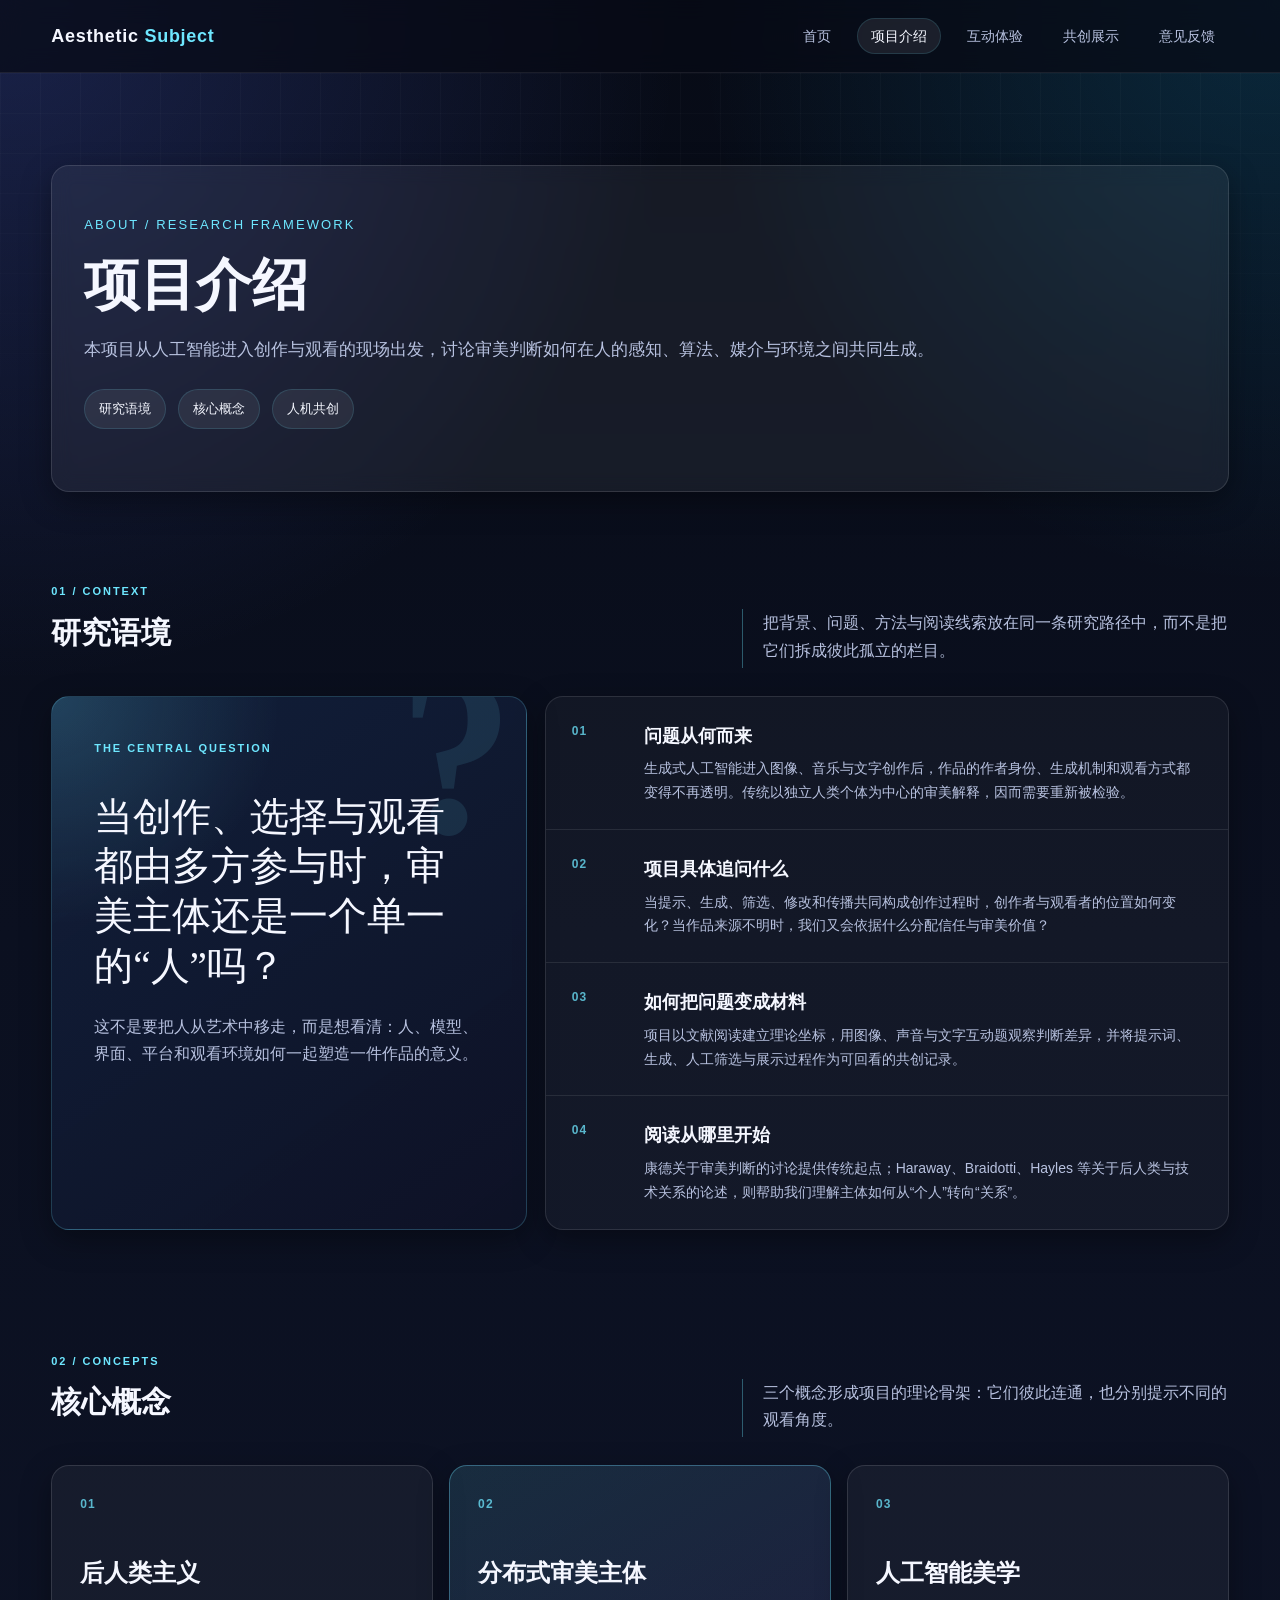
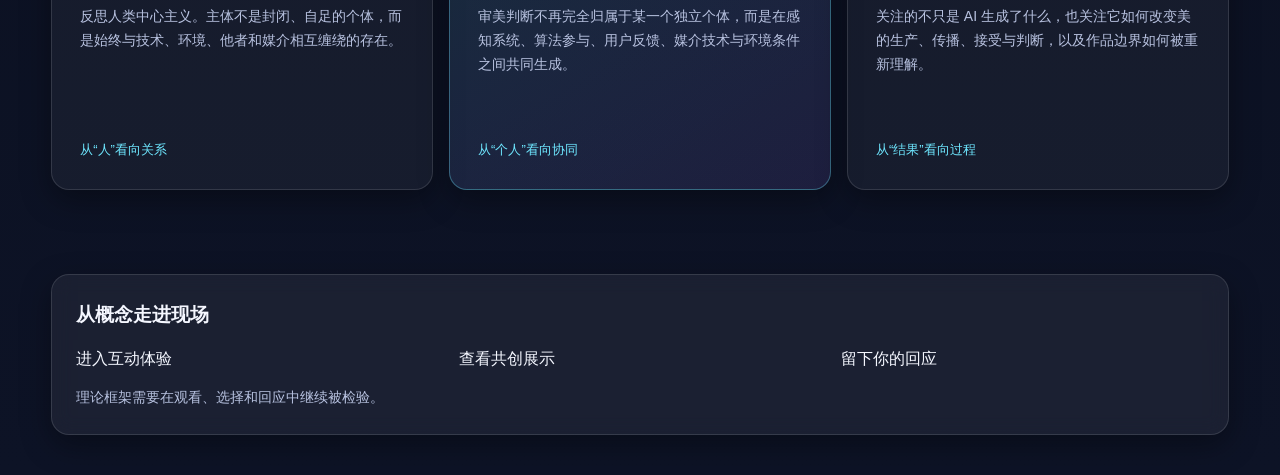
==== commit 1f63260a: "Refine research layout and enable in-page media playback" ====
--- a/about.html
+++ b/about.html
@@ -3,7 +3,7 @@
 <head>
   <meta charset="UTF-8" />
   <meta name="viewport" content="width=device-width, initial-scale=1.0" />
-  <meta name="description" content="分布式审美主体研究项目的研究背景、核心概念、研究问题与方法。" />
+  <meta name="description" content="分布式审美主体研究项目的研究语境与核心概念。" />
   <title>项目介绍 | 分布式审美主体研究项目</title>
   <link rel="stylesheet" href="css/style.css" />
 </head>
@@ -12,15 +12,7 @@
     <header class="site-header">
       <div class="container navbar">
         <a href="index.html" class="logo">Aesthetic <span>Subject</span></a>
-        <nav aria-label="主导航">
-          <ul class="nav-links">
-            <li><a href="index.html">首页</a></li>
-            <li><a href="about.html">项目介绍</a></li>
-            <li><a href="interactive.html">互动体验</a></li>
-            <li><a href="showcase.html">共创展示</a></li>
-            <li><a href="feedback.html">意见反馈</a></li>
-          </ul>
-        </nav>
+        <nav aria-label="主导航"><ul class="nav-links"><li><a href="index.html">首页</a></li><li><a href="about.html">项目介绍</a></li><li><a href="interactive.html">互动体验</a></li><li><a href="showcase.html">共创展示</a></li><li><a href="feedback.html">意见反馈</a></li></ul></nav>
       </div>
     </header>
 
@@ -30,78 +22,45 @@
           <div class="page-hero-card">
             <div class="eyebrow">About / Research Framework</div>
             <h1>项目介绍</h1>
-            <p class="page-subtitle">本页集中说明研究为何提出、核心概念如何展开，以及文献、问卷和互动实验如何共同支撑项目。</p>
-            <div class="hero-meta"><span class="meta-tag">研究背景</span><span class="meta-tag">核心概念</span><span class="meta-tag">研究方法</span><span class="meta-tag">文献线索</span></div>
+            <p class="page-subtitle">本项目从人工智能进入创作与观看的现场出发，讨论审美判断如何在人的感知、算法、媒介与环境之间共同生成。</p>
+            <div class="hero-meta"><span class="meta-tag">研究语境</span><span class="meta-tag">核心概念</span><span class="meta-tag">人机共创</span></div>
           </div>
         </div>
       </section>
 
-      <section class="section">
+      <section class="section about-context-section">
         <div class="container">
-          <h2 class="section-title">研究主题与核心问题</h2>
-          <p class="section-desc">人工智能不只是新的创作工具，也正在改变作品的生成方式、作者身份和观看者的参与方式。</p>
-          <div class="research-grid">
-            <article class="section-card"><h3>问题提出</h3><p class="muted">传统美学常围绕人类个体的感知、判断与审美经验展开。当人工智能进入图像、音乐和文字的创作流程后，作品背后的主体关系开始呈现出协同化、网络化和分布式的特征。</p></article>
-            <article class="section-card"><h3>研究缘起</h3><p class="muted">本项目希望从数字人文和后人类主义视角重新审视人工智能时代的美学问题，讨论人、机器、媒介和环境如何共同构成新的感知结构。</p></article>
-            <article class="section-card"><h3>项目目标</h3><p class="muted">以“分布式审美主体”为核心概念，解释审美活动如何从静观作品逐渐转向参与生成，并把这一理论转化为可观看、可参与的网站体验。</p></article>
+          <div class="section-heading-row"><div><span class="section-index">01 / CONTEXT</span><h2 class="section-title">研究语境</h2></div><p class="section-desc">把背景、问题、方法与阅读线索放在同一条研究路径中，而不是把它们拆成彼此孤立的栏目。</p></div>
+          <div class="context-layout">
+            <article class="context-lead-card">
+              <span class="context-mark" aria-hidden="true">?</span>
+              <p class="context-overline">THE CENTRAL QUESTION</p>
+              <h3>当创作、选择与观看都由多方参与时，审美主体还是一个单一的“人”吗？</h3>
+              <p class="muted">这不是要把人从艺术中移走，而是想看清：人、模型、界面、平台和观看环境如何一起塑造一件作品的意义。</p>
+            </article>
+            <div class="research-thread" aria-label="研究路径">
+              <article class="thread-item"><span class="thread-number">01</span><div><h3>问题从何而来</h3><p class="muted">生成式人工智能进入图像、音乐与文字创作后，作品的作者身份、生成机制和观看方式都变得不再透明。传统以独立人类个体为中心的审美解释，因而需要重新被检验。</p></div></article>
+              <article class="thread-item"><span class="thread-number">02</span><div><h3>项目具体追问什么</h3><p class="muted">当提示、生成、筛选、修改和传播共同构成创作过程时，创作者与观看者的位置如何变化？当作品来源不明时，我们又会依据什么分配信任与审美价值？</p></div></article>
+              <article class="thread-item"><span class="thread-number">03</span><div><h3>如何把问题变成材料</h3><p class="muted">项目以文献阅读建立理论坐标，用图像、声音与文字互动题观察判断差异，并将提示词、生成、人工筛选与展示过程作为可回看的共创记录。</p></div></article>
+              <article class="thread-item"><span class="thread-number">04</span><div><h3>阅读从哪里开始</h3><p class="muted">康德关于审美判断的讨论提供传统起点；Haraway、Braidotti、Hayles 等关于后人类与技术关系的论述，则帮助我们理解主体如何从“个人”转向“关系”。</p></div></article>
+            </div>
           </div>
         </div>
       </section>
 
-      <section class="section">
+      <section class="section concept-section">
         <div class="container">
-          <h2 class="section-title">核心概念</h2>
-          <p class="section-desc">这三个概念构成项目的理论骨架。</p>
-          <div class="section-grid">
-            <article class="section-card"><h3>后人类主义</h3><p class="muted">后人类主义并不是简单地设想“人类之后”，而是对传统人类中心主义的反思。主体并非封闭、自足的个体，而是始终与技术、环境、他者和媒介相互缠绕。</p></article>
-            <article class="section-card"><h3>分布式审美主体</h3><p class="muted">审美判断不再完全归属于某一个独立个体，而是在感知系统、媒介技术、算法参与、用户反馈和环境条件之间共同生成。</p></article>
-            <article class="section-card"><h3>人工智能美学</h3><p class="muted">人工智能美学关心的不只是“AI 生成了什么”，也关心 AI 如何改变美的生产、传播、接受与判断，以及作品边界如何被重新理解。</p></article>
-          </div>
-        </div>
-      </section>
-
-      <section class="section">
-        <div class="container">
-          <h2 class="section-title">研究方法与材料</h2>
-          <p class="section-desc">项目将理论材料、经验调查和创作实验并置，避免只停留在抽象概念层面。</p>
-          <div class="method-grid">
-            <article class="section-card"><h3>文献综述</h3><p class="muted">围绕审美主体、非功利性、后人类主义、技术美学和人工智能艺术等方向梳理中外研究，比较不同理论对“作者”“作品”和“观看者”的解释方式。</p></article>
-            <article class="section-card"><h3>问卷调查</h3><p class="muted">通过图像、声音和文字题目观察公众如何判断 AI 参与的作品，重点关注创作者身份、人工参与程度和作品本身之间的张力。</p></article>
-            <article class="section-card"><h3>互动与共创实验</h3><p class="muted">把研究问题转化为互动题目，并记录提示、生成、筛选、修改和展示的过程，让人机关系本身成为可分析的研究材料。</p></article>
-          </div>
-        </div>
-      </section>
-
-      <section class="section">
-        <div class="container">
-          <h2 class="section-title">研究问题</h2>
-          <p class="section-desc">互动页和共创展示页分别把下面的问题转化为体验与材料。</p>
-          <div class="info-panel-grid">
-            <article class="info-panel"><h3>问题 01</h3><p class="muted">传统“非功利的旁观者”审美模式，是否还能有效解释人工智能时代的人机共创艺术？</p></article>
-            <article class="info-panel"><h3>问题 02</h3><p class="muted">在提示、生成、筛选与修改共同构成的创作过程中，创作主体与审美主体为何会发生融合？</p></article>
-            <article class="info-panel"><h3>问题 03</h3><p class="muted">数字媒介、算法机制与互动反馈如何共同塑造新的审美经验？</p></article>
-            <article class="info-panel"><h3>问题 04</h3><p class="muted">当作品身份不再透明时，观看者会如何重新分配信任、判断与审美价值？</p></article>
-          </div>
-        </div>
-      </section>
-
-      <section class="section">
-        <div class="container">
-          <h2 class="section-title">文献线索</h2>
-          <p class="section-desc">以下是项目使用的理论阅读方向，正式论文中的版本、译名和页码将以最终参考文献表为准。</p>
-          <div class="reference-grid">
-            <article class="section-card"><h3>传统审美判断</h3><p class="muted">康德《判断力批判》：非功利性、审美判断与共同感等概念，为项目理解传统审美主体提供起点。</p></article>
-            <article class="section-card"><h3>后人类主义</h3><p class="muted">Donna Haraway、Rosi Braidotti、N. Katherine Hayles 等关于人、技术与非人行动者关系的讨论。</p></article>
-            <article class="section-card"><h3>技术与媒介</h3><p class="muted">围绕技术中介、数字媒介和算法参与的研究，用于说明审美经验如何被媒介条件重新组织。</p></article>
-            <article class="section-card"><h3>人工智能艺术</h3><p class="muted">关注生成式模型、作者性、算法创作和观看机制的相关研究，用于连接理论论述与互动实验。</p></article>
+          <div class="section-heading-row"><div><span class="section-index">02 / CONCEPTS</span><h2 class="section-title">核心概念</h2></div><p class="section-desc">三个概念形成项目的理论骨架：它们彼此连通，也分别提示不同的观看角度。</p></div>
+          <div class="concept-grid">
+            <article class="concept-card"><span class="concept-number">01</span><h3>后人类主义</h3><p class="muted">反思人类中心主义。主体不是封闭、自足的个体，而是始终与技术、环境、他者和媒介相互缠绕的存在。</p><span class="concept-link">从“人”看向关系</span></article>
+            <article class="concept-card concept-card--featured"><span class="concept-number">02</span><h3>分布式审美主体</h3><p class="muted">审美判断不再完全归属于某一个独立个体，而是在感知系统、算法参与、用户反馈、媒介技术与环境条件之间共同生成。</p><span class="concept-link">从“个人”看向协同</span></article>
+            <article class="concept-card"><span class="concept-number">03</span><h3>人工智能美学</h3><p class="muted">关注的不只是 AI 生成了什么，也关注它如何改变美的生产、传播、接受与判断，以及作品边界如何被重新理解。</p><span class="concept-link">从“结果”看向过程</span></article>
           </div>
         </div>
       </section>
     </main>
 
-    <footer class="site-footer">
-      <div class="container"><div class="footer-card"><h3>继续浏览</h3><div class="footer-links"><a href="interactive.html">进入互动体验</a><a href="showcase.html">查看共创展示</a><a href="feedback.html">留下你的回应</a></div><p class="footer-note">理论框架需要在体验和回应中继续被检验。</p></div></div>
-    </footer>
+    <footer class="site-footer"><div class="container"><div class="footer-card"><h3>从概念走进现场</h3><div class="footer-links"><a href="interactive.html">进入互动体验</a><a href="showcase.html">查看共创展示</a><a href="feedback.html">留下你的回应</a></div><p class="footer-note">理论框架需要在观看、选择和回应中继续被检验。</p></div></div></footer>
   </div>
   <script src="js/main.js"></script>
 </body>
--- a/css/style.css
+++ b/css/style.css
@@ -889,6 +889,36 @@
   border: 1px solid rgba(110, 231, 255, 0.16);
 }
 
+.video-load-control {
+  display: flex;
+  align-items: center;
+  justify-content: space-between;
+  gap: 16px;
+  padding: 13px 16px;
+  border: 1px solid rgba(110, 231, 255, 0.16);
+  border-radius: 14px;
+  background: rgba(255, 255, 255, 0.035);
+}
+
+.video-load-button {
+  flex: 0 0 auto;
+  padding: 10px 14px;
+  border: 1px solid rgba(110, 231, 255, 0.3);
+  border-radius: 999px;
+  color: var(--text-main);
+  background: rgba(110, 231, 255, 0.1);
+  font: inherit;
+  font-weight: 600;
+  cursor: pointer;
+}
+
+.video-load-button:disabled { cursor: wait; opacity: 0.7; }
+.video-load-status { color: var(--text-secondary); font-size: 13px; }
+
+@media (max-width: 560px) {
+  .video-load-control { align-items: flex-start; flex-direction: column; }
+}
+
 .record-box {
   margin-top: 14px;
   min-height: 150px;
@@ -1029,3 +1059,219 @@
 @media (max-width: 900px) {
   .feedback-grid { grid-template-columns: 1fr; }
 }
+
+/* Research-framework editorial layout */
+.section-heading-row {
+  display: grid;
+  grid-template-columns: minmax(0, 1.15fr) minmax(260px, 0.85fr);
+  align-items: end;
+  gap: 32px;
+  margin-bottom: 28px;
+}
+
+.section-heading-row .section-desc {
+  margin: 0;
+  padding: 0 0 4px 20px;
+  border-left: 1px solid rgba(110, 231, 255, 0.35);
+}
+
+.section-index,
+.context-overline,
+.response-guide-label,
+.form-kicker {
+  display: block;
+  color: var(--accent);
+  font-size: 11px;
+  font-weight: 700;
+  letter-spacing: 0.18em;
+  text-transform: uppercase;
+}
+
+.section-index { margin-bottom: 6px; }
+
+.about-context-section { padding-top: 34px; }
+
+.context-layout {
+  display: grid;
+  grid-template-columns: minmax(290px, 0.82fr) minmax(0, 1.18fr);
+  gap: 18px;
+}
+
+.context-lead-card,
+.response-guide {
+  position: relative;
+  overflow: hidden;
+  padding: clamp(26px, 4vw, 42px);
+  border: 1px solid rgba(110, 231, 255, 0.2);
+  border-radius: var(--radius);
+  background:
+    radial-gradient(circle at 0 0, rgba(110, 231, 255, 0.18), transparent 32%),
+    linear-gradient(145deg, rgba(20, 36, 66, 0.78), rgba(14, 18, 38, 0.92));
+  box-shadow: var(--shadow);
+}
+
+.context-mark {
+  position: absolute;
+  right: 12px;
+  top: -56px;
+  color: rgba(110, 231, 255, 0.11);
+  font-family: Georgia, serif;
+  font-size: 230px;
+  font-weight: 700;
+  line-height: 1;
+}
+
+.context-overline { position: relative; margin-bottom: 34px; }
+
+.context-lead-card h3 {
+  position: relative;
+  margin-bottom: 22px;
+  max-width: 490px;
+  font-family: Georgia, "Songti SC", serif;
+  font-size: clamp(25px, 3.1vw, 39px);
+  font-weight: 500;
+  line-height: 1.28;
+}
+
+.context-lead-card .muted { position: relative; max-width: 460px; }
+
+.research-thread {
+  display: grid;
+  border: 1px solid rgba(255, 255, 255, 0.11);
+  border-radius: var(--radius);
+  overflow: hidden;
+  background: rgba(255, 255, 255, 0.035);
+  box-shadow: var(--shadow);
+}
+
+.thread-item {
+  display: grid;
+  grid-template-columns: 54px minmax(0, 1fr);
+  gap: 18px;
+  padding: 24px 26px;
+  border-bottom: 1px solid rgba(255, 255, 255, 0.09);
+}
+
+.thread-item:last-child { border-bottom: 0; }
+
+.thread-number,
+.concept-number {
+  color: rgba(110, 231, 255, 0.76);
+  font-size: 12px;
+  font-weight: 700;
+  letter-spacing: 0.1em;
+}
+
+.thread-item h3 { margin-bottom: 6px; font-size: 18px; }
+.thread-item .muted { font-size: 14px; }
+
+.concept-section { padding-top: 62px; }
+
+.concept-grid {
+  display: grid;
+  grid-template-columns: repeat(3, minmax(0, 1fr));
+  gap: 16px;
+}
+
+.concept-card {
+  min-height: 325px;
+  display: flex;
+  flex-direction: column;
+  padding: 28px;
+  border: 1px solid rgba(255, 255, 255, 0.12);
+  border-radius: var(--radius);
+  background: rgba(255, 255, 255, 0.045);
+  box-shadow: var(--shadow);
+  transition: transform 0.25s ease, border-color 0.25s ease;
+}
+
+.concept-card:hover { transform: translateY(-4px); border-color: rgba(110, 231, 255, 0.36); }
+.concept-card--featured { background: linear-gradient(150deg, rgba(110, 231, 255, 0.13), rgba(155, 123, 255, 0.12)); border-color: rgba(110, 231, 255, 0.34); }
+.concept-card h3 { margin: 38px 0 12px; font-size: 24px; }
+.concept-card .muted { font-size: 14px; }
+.concept-link { margin-top: auto; padding-top: 26px; color: var(--accent); font-size: 13px; }
+
+/* Direct in-page MIDI player */
+.midi-player {
+  display: flex;
+  flex-wrap: wrap;
+  align-items: center;
+  gap: 12px;
+  padding: 18px;
+  border: 1px solid rgba(110, 231, 255, 0.2);
+  border-radius: 16px;
+  background: linear-gradient(135deg, rgba(110, 231, 255, 0.08), rgba(155, 123, 255, 0.08));
+}
+
+.midi-play-button {
+  min-height: 42px;
+  padding: 10px 16px;
+  border: 1px solid rgba(110, 231, 255, 0.3);
+  border-radius: 999px;
+  color: var(--text-main);
+  background: rgba(8, 14, 30, 0.7);
+  font: inherit;
+  font-weight: 600;
+  cursor: pointer;
+}
+
+.midi-play-button:hover { background: rgba(110, 231, 255, 0.15); }
+.midi-play-button:disabled { cursor: wait; opacity: 0.72; }
+.midi-player-status { color: var(--text-secondary); font-size: 14px; }
+.midi-player-note { flex-basis: 100%; margin: 0; color: var(--text-secondary); font-size: 13px; }
+
+/* Feedback page: prompts have a purpose and lead into the form. */
+.feedback-heading { margin-bottom: 30px; }
+.feedback-grid { gap: 18px; align-items: stretch; }
+.response-guide h3 { position: relative; margin: 10px 0 8px; font-family: Georgia, "Songti SC", serif; font-size: clamp(28px, 3.2vw, 40px); font-weight: 500; }
+.response-guide > .muted { position: relative; max-width: 440px; }
+.response-prompt-list { position: relative; display: grid; gap: 10px; margin-top: 28px; }
+
+.response-prompt {
+  width: 100%;
+  display: grid;
+  grid-template-columns: 34px 1fr;
+  grid-template-areas: "number title" "number note";
+  column-gap: 12px;
+  padding: 15px 14px;
+  border: 1px solid rgba(255, 255, 255, 0.11);
+  border-radius: 13px;
+  color: var(--text-main);
+  text-align: left;
+  background: rgba(7, 12, 28, 0.38);
+  cursor: pointer;
+  transition: 0.2s ease;
+}
+
+.response-prompt:hover,
+.response-prompt.is-selected { transform: translateX(4px); border-color: rgba(110, 231, 255, 0.48); background: rgba(110, 231, 255, 0.1); }
+.response-prompt > span { grid-area: number; color: var(--accent); font-size: 11px; letter-spacing: 0.06em; }
+.response-prompt strong { grid-area: title; font-size: 15px; }
+.response-prompt small { grid-area: note; color: var(--text-secondary); font-size: 12px; }
+.response-footnote { position: relative; margin-top: 24px; color: var(--text-secondary); font-size: 12px; }
+
+.feedback-card { padding: clamp(24px, 4vw, 38px); }
+.form-topline { display: flex; align-items: flex-start; justify-content: space-between; gap: 16px; margin-bottom: 24px; }
+.form-kicker { margin-bottom: 6px; }
+.form-topline h3 { font-size: 26px; }
+.local-status { padding: 5px 9px; border: 1px solid rgba(110, 231, 255, 0.22); border-radius: 999px; color: var(--accent); font-size: 11px; white-space: nowrap; }
+.optional-label { color: rgba(184, 194, 224, 0.7); font-size: 12px; }
+.feedback-input:focus,
+.feedback-textarea:focus { border-color: rgba(110, 231, 255, 0.7); box-shadow: 0 0 0 3px rgba(110, 231, 255, 0.1); }
+.feedback-submit-btn { width: 100%; display: flex; align-items: center; justify-content: space-between; border-color: rgba(110, 231, 255, 0.34); }
+.feedback-submit-btn:hover { background: linear-gradient(135deg, rgba(110, 231, 255, 0.28), rgba(155, 123, 255, 0.24)); }
+
+@media (max-width: 900px) {
+  .section-heading-row,
+  .context-layout { grid-template-columns: 1fr; }
+  .section-heading-row .section-desc { padding: 0; border-left: 0; }
+  .concept-grid { grid-template-columns: 1fr; }
+  .concept-card { min-height: 0; }
+}
+
+@media (max-width: 560px) {
+  .thread-item { grid-template-columns: 40px minmax(0, 1fr); padding: 20px 18px; gap: 12px; }
+  .context-lead-card,
+  .response-guide { padding: 24px; }
+  .form-topline { align-items: flex-start; flex-direction: column; }
+}
